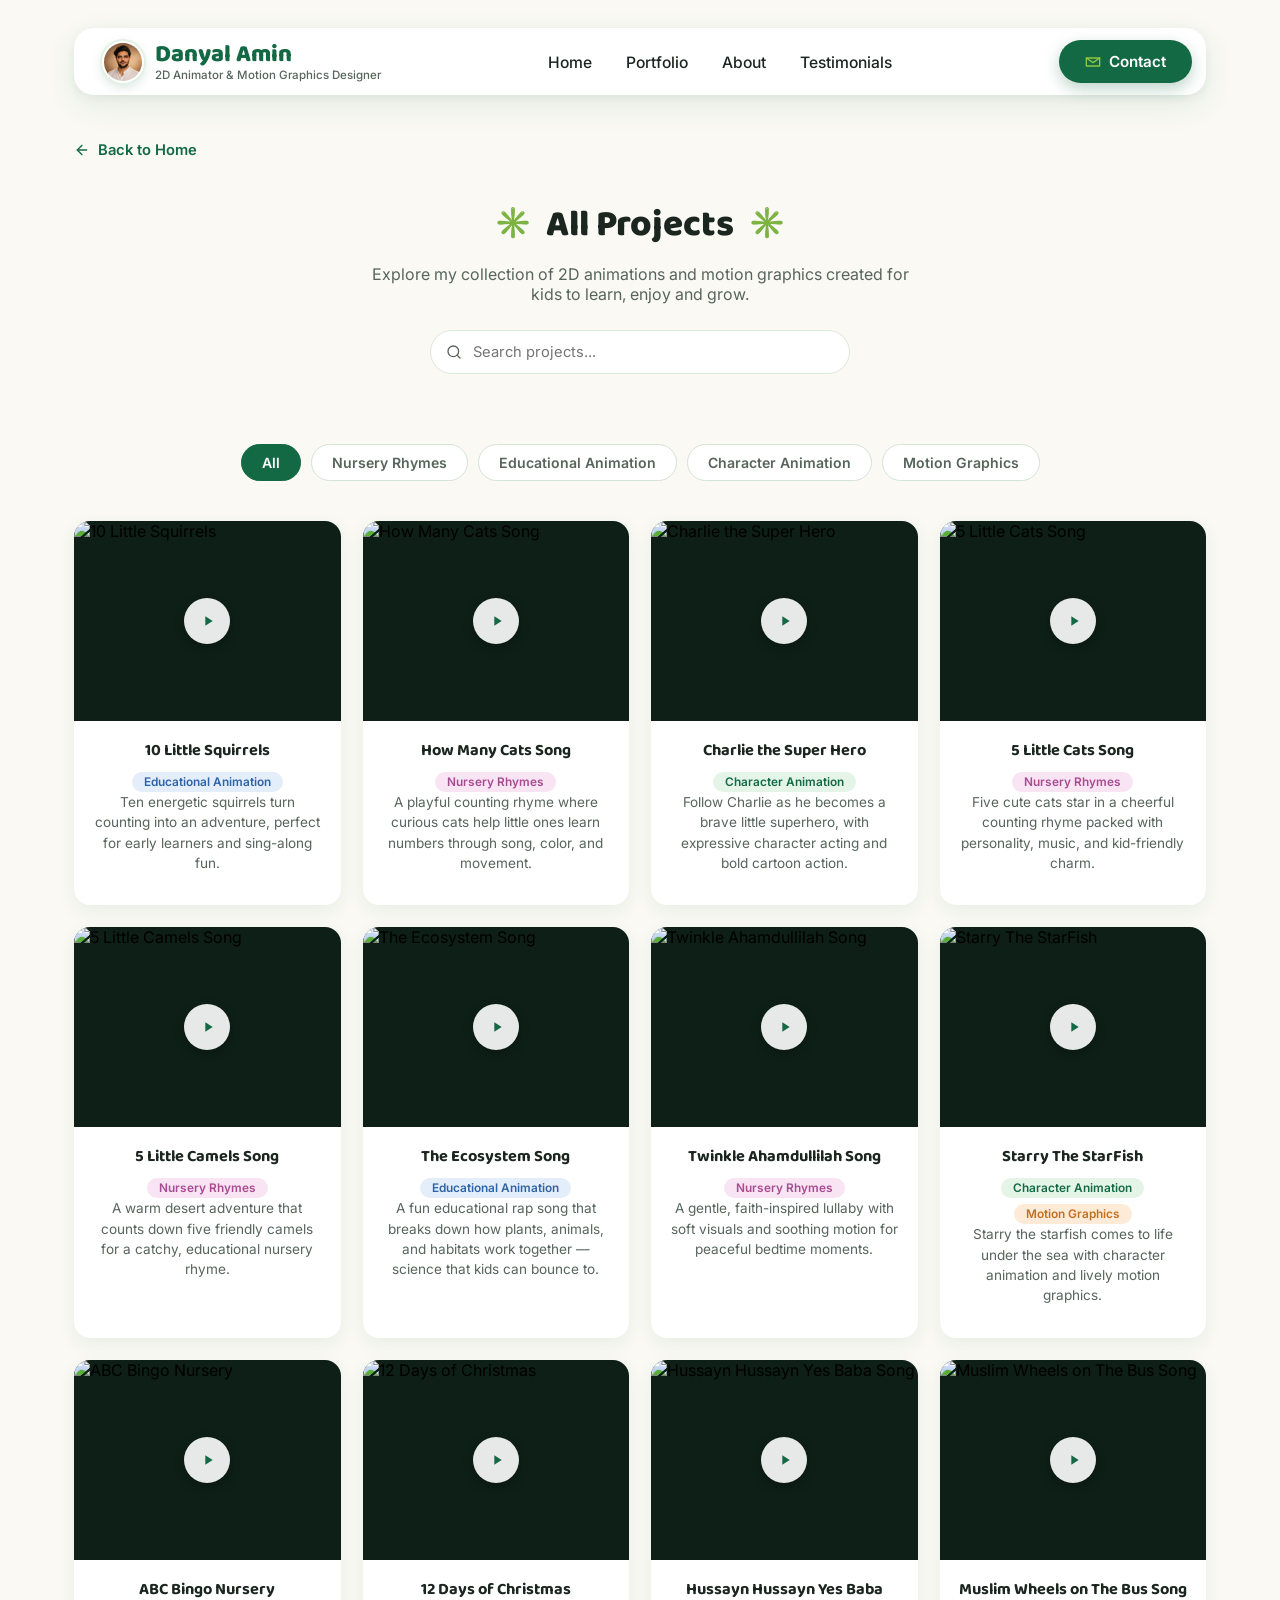
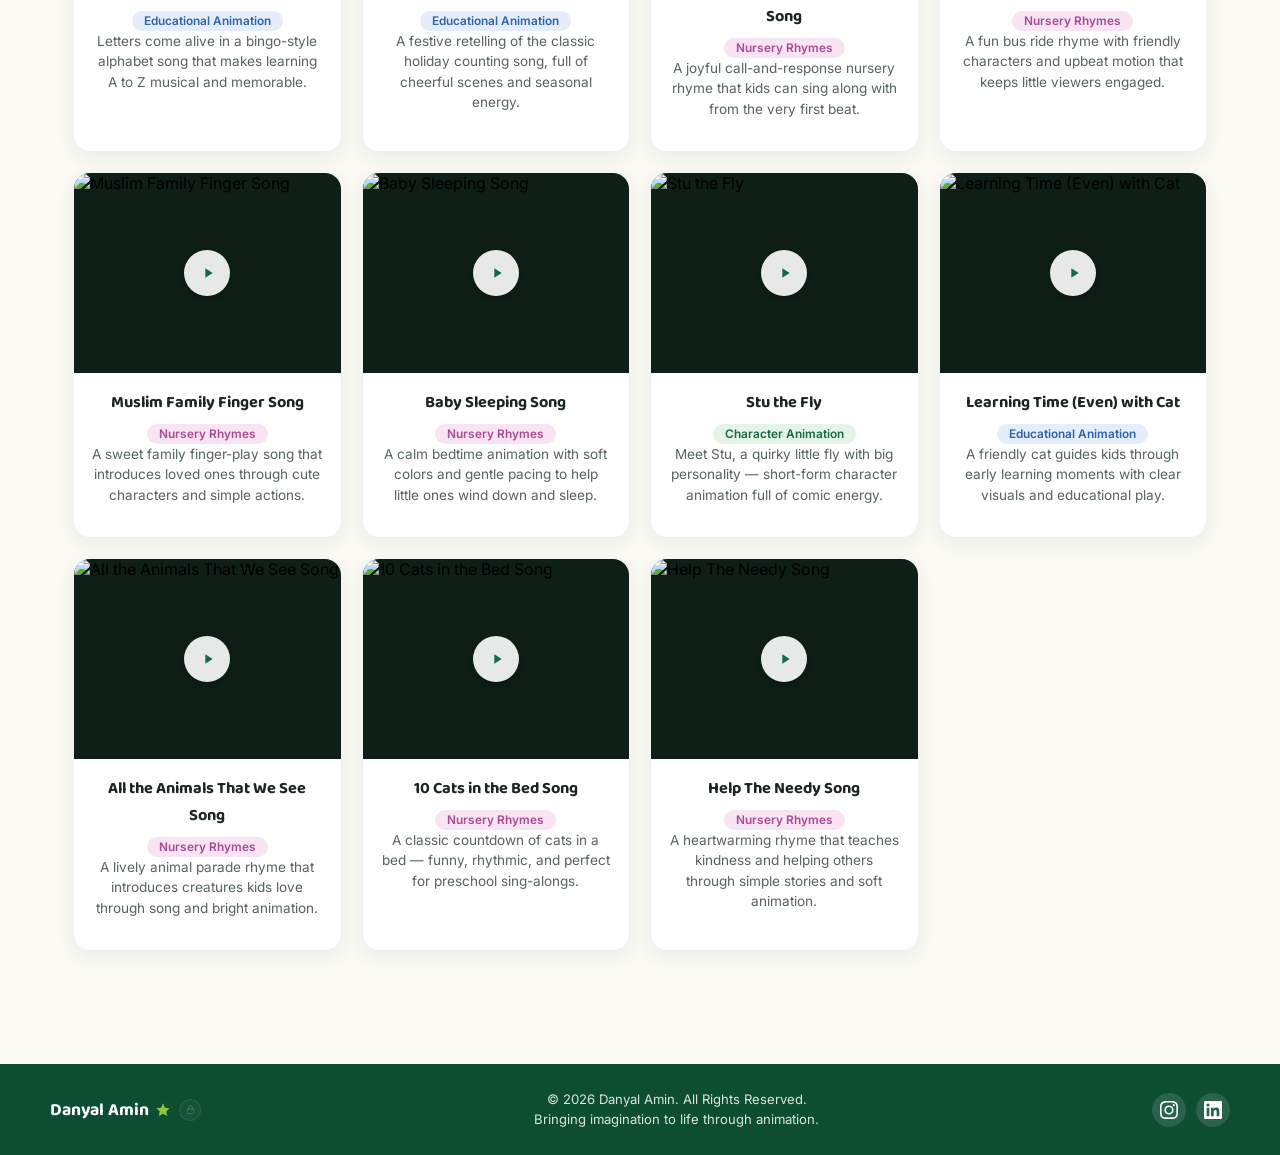
==== pages/all-projects/index.html @ 90797517 "Use clean URLs without .html for All Projects. Serve All Projects as pages/all-projects/ (folder ind" ====
<!DOCTYPE html>
<html lang="en">
<head>
<meta charset="UTF-8">
<meta name="viewport" content="width=device-width, initial-scale=1.0">
<title>All Projects — Danyal Amin | 2D Animator &amp; Motion Designer</title>
<meta name="description" content="Browse the full portfolio of Danyal Amin — 2D character animation, explainer videos, motion graphics, nursery rhymes, and educational animations.">
<meta name="author" content="Danyal Amin">
<meta name="robots" content="index, follow">
<link rel="canonical" href="https://danyalamin.art/pages/all-projects/">

<meta property="og:type" content="website">
<meta property="og:site_name" content="Danyal Amin Portfolio">
<meta property="og:title" content="All Projects — Danyal Amin">
<meta property="og:description" content="Browse the full portfolio of Danyal Amin — 2D character animation, explainer videos, motion graphics, and educational animations.">
<meta property="og:url" content="https://danyalamin.art/pages/all-projects/">
<meta property="og:image" content="https://i.vimeocdn.com/video/2175287645-a6d733cb48f63ca5a149d0e72f6c76d924be79cdfd528607946858ac6c5b8b12-d_1280">
<meta property="og:image:alt" content="Showreel frame — kids 2D animation by Danyal Amin">
<meta property="og:locale" content="en_US">

<meta name="twitter:card" content="summary_large_image">
<meta name="twitter:title" content="All Projects — Danyal Amin">
<meta name="twitter:description" content="Browse the full portfolio of Danyal Amin — 2D character animation, explainer videos, motion graphics, and educational animations.">
<meta name="twitter:image" content="https://i.vimeocdn.com/video/2175287645-a6d733cb48f63ca5a149d0e72f6c76d924be79cdfd528607946858ac6c5b8b12-d_1280">

<link rel="icon" href="../../favicon.png" type="image/png" sizes="32x32">
<link rel="icon" href="../../Assets/favicon.png" type="image/png" sizes="64x64">
<link rel="shortcut icon" href="../../favicon.png" type="image/png">
<link rel="apple-touch-icon" href="../../Assets/favicon.png">
<link rel="preconnect" href="https://fonts.googleapis.com">
<link rel="preconnect" href="https://fonts.gstatic.com" crossorigin>
<link href="https://fonts.googleapis.com/css2?family=Baloo+2:wght@600;700;800&family=Inter:wght@400;500;600;700&display=swap" rel="stylesheet">
<style>

:root {
  --forest: #146945;
  --forest-dark: #0d4d32;
  --lime: #8DC63F;
  --cream: #FAF9F4;
  --sage-mist: #E3F0E4;
  --ink: #1C2620;
  --ink-soft: #57655C;
  --white: #FFFFFF;
}
* { margin: 0; padding: 0; box-sizing: border-box; }
body { font-family: 'Inter', sans-serif; background: var(--cream); overflow-x: hidden; }

/* ---- navbar (condensed, reused from homepage) ---- */
.nav-wrap { max-width: 1180px; margin: 0 auto; padding: 28px 24px 0; }
.navbar {
  display: flex; align-items: center; justify-content: space-between;
  background: var(--white); border-radius: 20px; padding: 12px 14px 12px 28px;
  box-shadow: 0 10px 30px rgba(20,105,69,0.10), 0 2px 8px rgba(20,105,69,0.06);
  gap: 20px;
}
.brand {
  display: flex; flex-direction: row; align-items: center; gap: 11px;
  line-height: 1.05; white-space: nowrap; text-decoration: none; min-width: 0;
}
.brand-avatar {
  width: 42px; height: 42px; border-radius: 50%; object-fit: cover; flex-shrink: 0;
  border: 2.5px solid var(--white);
  box-shadow: 0 0 0 2px var(--sage-mist), 0 4px 12px rgba(20, 105, 69, 0.18);
}
.brand-text { display: flex; flex-direction: column; min-width: 0; }
.brand-name { font-family: 'Baloo 2', sans-serif; font-weight: 800; font-size: 1.5rem; color: var(--forest); }
.brand-tag { font-size: 0.72rem; font-weight: 500; color: var(--ink-soft); margin-top: 2px; }
.nav-links { display: flex; align-items: center; gap: 34px; list-style: none; }
.nav-links a { text-decoration: none; color: var(--ink); font-weight: 500; font-size: 0.98rem; }
.nav-links a:hover { color: var(--forest); }
.contact-btn {
  display: inline-flex; align-items: center; gap: 8px; background: var(--forest); color: var(--white);
  font-weight: 600; font-size: 0.95rem; text-decoration: none; padding: 12px 26px; border-radius: 100px;
  white-space: nowrap; box-shadow: 0 6px 16px rgba(20,105,69,0.28); transition: background .2s ease, transform .2s ease;
}
.contact-btn:hover { background: var(--forest-dark); transform: translateY(-1px); }
.contact-btn svg { width:16px; height:16px; stroke: var(--lime); }
.menu-toggle {
  display: none; flex-direction: column; gap: 5px; background: none; border: none;
  cursor: pointer; padding: 8px;
}
.menu-toggle span { width: 22px; height: 2.5px; background: var(--forest); border-radius: 2px; }
@media (max-width: 940px) {
  .nav-wrap { padding: 14px 14px 0; }
  .navbar {
    display: grid;
    grid-template-columns: 1fr auto auto;
    grid-template-areas:
      "brand contact menu"
      "links links links";
    align-items: center;
    padding: 10px 12px;
    gap: 8px 10px;
  }
  .brand { grid-area: brand; min-width: 0; white-space: normal; }
  .brand-text { min-width: 0; }
  .brand-name { font-size: 1.15rem; }
  .brand-tag {
    display: block;
    font-size: 0.62rem;
    line-height: 1.25;
    white-space: normal;
  }
  .contact-btn { grid-area: contact; padding: 9px 16px; font-size: 0.85rem; }
  .menu-toggle { grid-area: menu; display: flex; }
  .nav-links {
    grid-area: links;
    display: none; flex-direction: column; align-items: stretch; gap: 0;
    width: 100%; padding: 6px 0 2px;
    border-top: 1px solid #E8F0E9; margin-top: 2px;
  }
  .nav-links a { padding: 11px 8px; border-radius: 8px; font-size: 0.92rem; }
  .navbar.nav-open .nav-links { display: flex; }
}

/* ---- page header ---- */
.page-wrap { max-width: 1180px; margin: 0 auto; padding: 20px 24px 90px; }
.back-link {
  display: inline-flex; align-items: center; gap: 8px; text-decoration: none;
  color: var(--forest); font-weight: 600; font-size: 0.92rem; margin: 26px 0 10px;
}
.back-link svg { width: 16px; height: 16px; stroke: var(--forest); }
.back-link:hover { color: var(--forest-dark); }

.page-header { text-align: center; padding: 26px 0 40px; position: relative; }
.page-title {
  font-family: 'Baloo 2', sans-serif; font-weight: 800; font-size: 2.3rem; color: var(--ink);
  display: inline-flex; align-items: center; gap: 14px; margin-bottom: 10px;
}
.page-title .emoji { font-size: 1.9rem; }
.page-subtitle { color: var(--ink-soft); font-size: 1rem; max-width: 560px; margin: 0 auto; }

.search-wrap { max-width: 420px; margin: 26px auto 0; position: relative; }
.search-wrap input {
  width: 100%; border: 1.5px solid #DCE9DD; background: var(--white); border-radius: 100px;
  padding: 12px 20px 12px 42px; font-family: 'Inter', sans-serif; font-size: 0.92rem; color: var(--ink); outline: none;
  transition: border-color .2s ease;
}
.search-wrap input:focus { border-color: var(--forest); }
.search-wrap svg { position: absolute; left: 16px; top: 50%; transform: translateY(-50%); width: 16px; height: 16px; stroke: var(--ink-soft); }

/* ---- filter pills (reused) ---- */
.filter-pills { display: flex; justify-content: center; flex-wrap: wrap; gap: 10px; margin: 30px 0 40px; }
.filter-pill {
  border: 1.5px solid #D3E4D6; background: var(--white); color: var(--ink-soft); font-family: 'Inter', sans-serif;
  font-weight: 600; font-size: 0.88rem; padding: 9px 20px; border-radius: 100px; cursor: pointer; transition: all .2s ease;
}
.filter-pill:hover { border-color: var(--forest); color: var(--forest); }
.filter-pill.active { background: var(--forest); border-color: var(--forest); color: var(--white); }

/* ---- card grid (reused pattern from homepage) ---- */
.grid {
  display: grid; grid-template-columns: repeat(4, 1fr); gap: 22px;
}
.pcard {
  background: var(--white); border-radius: 16px; overflow: hidden;
  box-shadow: 0 6px 18px rgba(20,105,69,0.08); transition: transform .25s ease, box-shadow .25s ease;
}
.pcard:hover { transform: translateY(-5px); box-shadow: 0 14px 28px rgba(20,105,69,0.15); }
.pthumb {
  position: relative; aspect-ratio: 4/3; overflow: hidden; background: #0d1f16;
}
.pthumb img {
  width: 100%; height: 100%; object-fit: cover; display: block;
}
.play-btn {
  position: absolute; top: 50%; left: 50%; transform: translate(-50%,-50%);
  width: 46px; height: 46px; border-radius: 50%; background: rgba(255,255,255,0.9);
  display: flex; align-items: center; justify-content: center; box-shadow: 0 4px 12px rgba(0,0,0,0.2);
}
.play-btn svg { width: 16px; height: 16px; fill: var(--forest); margin-left: 2px; }
.pinfo {
  padding: 16px 18px 20px;
  text-align: center;
  display: flex;
  flex-direction: column;
  align-items: center;
}
.ptitle { font-family: 'Baloo 2', sans-serif; font-weight: 700; font-size: 1.02rem; color: var(--ink); margin-bottom: 8px; width: 100%; }
.pdesc { font-size: 0.85rem; color: var(--ink-soft); line-height: 1.5; margin-bottom: 12px; width: 100%; }
.ptags { display: flex; flex-wrap: wrap; justify-content: center; gap: 6px; }
.ptag { display: inline-block; font-size: 0.74rem; font-weight: 600; padding: 3px 12px; border-radius: 100px; }
.tag-edu { background: #E4EEFB; color: #2E63A6; }
.tag-nursery { background: #F9E4F3; color: #A84B92; }
.tag-character { background: #E4F5E8; color: var(--forest); }
.tag-motion { background: #FDEBD8; color: #C4711F; }

.no-results { text-align: center; color: var(--ink-soft); padding: 40px 0; font-size: 0.95rem; display: none; }

/* ---- footer (matches home — host for Content Manager lock button) ---- */
.site-footer {
  background: var(--forest-dark);
  color: rgba(255,255,255,0.85);
  padding: 26px 24px;
  margin-top: 24px;
}
.footer-inner {
  max-width: 1180px;
  margin: 0 auto;
  display: flex;
  align-items: center;
  justify-content: space-between;
  flex-wrap: wrap;
  gap: 14px;
}
.footer-logo {
  font-family: 'Baloo 2', sans-serif;
  font-weight: 700;
  font-size: 1.1rem;
  color: var(--white);
  display: flex;
  align-items: center;
  gap: 6px;
  flex-wrap: nowrap;
}
.footer-logo > svg,
.footer-logo .footer-star { width: 16px; height: 16px; fill: var(--lime); flex-shrink: 0; }
.footer-copy { font-size: 0.82rem; text-align: center; line-height: 1.5; }
.footer-socials { display: flex; gap: 10px; }
.footer-socials a {
  width: 34px;
  height: 34px;
  border-radius: 50%;
  background: rgba(255,255,255,0.12);
  display: flex;
  align-items: center;
  justify-content: center;
  transition: background 0.2s ease, transform 0.2s ease;
}
.footer-socials a:hover { background: var(--lime); transform: translateY(-2px); }
.footer-socials svg {
  width: 18px;
  height: 18px;
  fill: var(--white);
  display: block;
}
@media (max-width: 700px) {
  .footer-inner { flex-direction: column; text-align: center; }
}

/* ---- video modal ---- */
.pcard { cursor: pointer; }
.video-modal-overlay {
  position: fixed; inset: 0; background: rgba(15, 30, 20, 0.78);
  display: none; align-items: center; justify-content: center;
  z-index: 999; padding: 20px; backdrop-filter: blur(6px);
  -webkit-backdrop-filter: blur(6px);
}
.video-modal-overlay.open { display: flex; }
.video-modal {
  position: relative; width: 100%; max-width: 920px;
  background: var(--white); border-radius: 24px; padding: 12px 12px 14px;
  box-shadow: 0 30px 70px rgba(13, 77, 50, 0.28), 0 0 0 1px rgba(20, 105, 69, 0.08);
  border: 1px solid rgba(20, 105, 69, 0.08);
  max-height: min(92vh, 900px);
  overflow: auto;
  animation: videoModalIn 0.32s cubic-bezier(0.22, 1, 0.36, 1);
}
@keyframes videoModalIn {
  from { opacity: 0; transform: translateY(16px) scale(0.97); }
  to { opacity: 1; transform: translateY(0) scale(1); }
}
.video-modal-header {
  display: flex; align-items: flex-start; justify-content: space-between;
  gap: 12px; padding: 8px 10px 12px; border-bottom: 1px solid rgba(20, 105, 69, 0.08);
  margin-bottom: 12px;
}
.video-modal-title {
  font-family: 'Baloo 2', sans-serif; font-weight: 800; font-size: 1.2rem;
  color: var(--forest); line-height: 1.25; padding: 2px 0 0;
}
.video-modal-close {
  flex-shrink: 0; width: 36px; height: 36px; border-radius: 50%;
  background: var(--sage-mist); border: none; color: var(--forest);
  display: flex; align-items: center; justify-content: center; cursor: pointer;
  transition: background .2s ease, color .2s ease, transform .2s ease;
}
.video-modal-close:hover {
  background: var(--forest); color: var(--white); transform: rotate(90deg);
}
.video-modal-close svg { width: 18px; height: 18px; stroke: currentColor; }
.video-modal-frame {
  position: relative; width: 100%; aspect-ratio: 16/9; border-radius: 16px;
  overflow: hidden; background: #0d1f16;
  box-shadow: inset 0 0 0 1px rgba(0,0,0,0.08);
}
.video-modal-frame iframe { position: absolute; top:0; left:0; width:100%; height:100%; border:0; }
.video-modal-info { padding: 14px 10px 4px; }
.video-modal-tags { display: flex; flex-wrap: wrap; gap: 6px; margin-bottom: 10px; }
.video-modal-tags .ptag,
.video-modal-tags .portfolio-tag { font-size: 0.72rem; }
.video-modal-desc {
  color: var(--ink-soft); font-size: 0.92rem; line-height: 1.55;
  margin-bottom: 12px;
}
.video-modal-case {
  margin-bottom: 12px;
  padding: 14px 14px 12px;
  background: linear-gradient(165deg, #f3faf4 0%, var(--sage-mist) 100%);
  border-radius: 16px;
  border: 1px solid rgba(20, 105, 69, 0.1);
}
.video-modal-case-label {
  display: inline-flex; align-items: center; gap: 6px;
  font-size: 0.68rem; font-weight: 700; color: var(--forest);
  text-transform: uppercase; letter-spacing: 0.08em;
  margin-bottom: 12px;
}
.video-modal-case-label svg {
  width: 14px; height: 14px; stroke: var(--lime); fill: none; stroke-width: 2;
}
.video-modal-case-grid { display: grid; gap: 10px; }
.video-modal-case-row {
  display: grid;
  grid-template-columns: 72px 1fr;
  gap: 10px;
  align-items: start;
}
.video-modal-case-key {
  font-size: 0.68rem; font-weight: 700; color: var(--forest);
  text-transform: uppercase; letter-spacing: 0.04em;
  padding-top: 2px;
}
.video-modal-case-val {
  font-size: 0.84rem; color: var(--ink-soft); line-height: 1.5;
}
.video-modal-process {
  display: flex; flex-wrap: wrap; align-items: center; gap: 6px;
}
.video-modal-process-step {
  display: inline-flex; align-items: center; gap: 5px;
  font-size: 0.74rem; font-weight: 600; color: var(--ink);
  background: var(--white); border: 1px solid rgba(20, 105, 69, 0.1);
  padding: 4px 10px; border-radius: 100px;
}
.video-modal-process-step b {
  width: 16px; height: 16px; border-radius: 50%;
  background: var(--forest); color: var(--white);
  font-size: 0.62rem; display: inline-flex; align-items: center; justify-content: center;
  font-weight: 700;
}
.video-modal-process-arrow {
  color: var(--lime); font-size: 0.75rem; font-weight: 700;
}
.video-modal-tools {
  display: flex; flex-wrap: wrap; align-items: center; gap: 10px 14px;
  margin-bottom: 14px; padding: 12px 14px;
  background: var(--white); border-radius: 14px;
  border: 1px solid rgba(20, 105, 69, 0.08);
}
.video-modal-tools-label {
  font-size: 0.72rem; font-weight: 700; color: var(--forest);
  text-transform: uppercase; letter-spacing: 0.06em; flex-shrink: 0;
}
.video-modal-tools-list {
  display: flex; flex-wrap: wrap; align-items: center; gap: 8px 12px;
}
.video-modal-tool {
  display: inline-flex; align-items: center; gap: 7px;
  font-size: 0.78rem; font-weight: 600; color: var(--ink-soft);
}
.video-modal-tool img {
  width: 28px; height: 28px; border-radius: 8px; object-fit: cover;
  box-shadow: 0 2px 8px rgba(20, 105, 69, 0.14);
  background: var(--white);
}
.video-modal-meta {
  display: flex; flex-wrap: wrap; align-items: center; justify-content: space-between;
  gap: 8px 16px; padding-top: 12px; border-top: 1px solid rgba(20, 105, 69, 0.08);
  font-size: 0.72rem; font-weight: 500; color: var(--ink-soft);
  letter-spacing: 0.02em;
}
.video-modal-meta strong { color: var(--forest); font-weight: 600; }
body.modal-open { overflow: hidden; }
@media (max-width: 640px) {
  .video-modal { border-radius: 18px; padding: 10px; max-height: 94vh; }
  .video-modal-title { font-size: 1.05rem; }
  .video-modal-header { padding: 4px 4px 10px; margin-bottom: 10px; }
  .video-modal-info { padding: 12px 4px 2px; }
  .video-modal-desc { font-size: 0.86rem; }
  .video-modal-case { padding: 12px; }
  .video-modal-case-row { grid-template-columns: 1fr; gap: 2px; }
  .video-modal-case-key { padding-top: 0; }
  .video-modal-tools { padding: 10px 12px; gap: 8px; }
  .video-modal-tool img { width: 24px; height: 24px; border-radius: 6px; }
  .video-modal-tool { font-size: 0.72rem; }
}

@media (max-width: 980px) { .grid { grid-template-columns: repeat(2, 1fr); } }
@media (max-width: 560px) {
  .nav-wrap { padding: 10px 10px 0; }
  .navbar { padding: 8px 10px; gap: 6px 8px; }
  .brand-name { font-size: 1rem; }
  .brand-tag { font-size: 0.56rem; }
  .brand-avatar { width: 34px; height: 34px; }
  .contact-btn { padding: 8px 10px; font-size: 0; gap: 0; }
  .contact-btn svg { width: 18px; height: 18px; }

  .page-wrap { padding: 16px 12px 60px; }
  .page-title { font-size: 1.55rem; gap: 8px; }
  .page-subtitle { font-size: 0.88rem; }
  .filter-pills { gap: 7px; margin: 20px 0 24px; }
  .filter-pill { font-size: 0.74rem; padding: 7px 12px; }

  .grid {
    grid-template-columns: repeat(3, 1fr);
    gap: 8px;
  }
  .pcard { border-radius: 10px; }
  .pcard:hover { transform: none; }
  .pinfo { padding: 7px 4px 9px; }
  .ptitle {
    font-size: 0.58rem;
    margin-bottom: 3px;
    line-height: 1.25;
    display: -webkit-box;
    -webkit-line-clamp: 2;
    -webkit-box-orient: vertical;
    overflow: hidden;
  }
  .pdesc { display: none; }
  .ptag {
    font-size: 0.5rem;
    padding: 2px 5px;
    max-width: 100%;
    overflow: hidden;
    text-overflow: ellipsis;
    white-space: nowrap;
  }
  .play-btn { width: 26px; height: 26px; }
  .play-btn svg { width: 9px; height: 9px; margin-left: 1px; }
}

</style>
</head>
<body data-page="all">

  <div class="nav-wrap">
    <nav class="navbar" id="navbar">
      <a href="../../" class="brand">
        <img src="../../Assets/danyal-avatar.svg" alt="" class="brand-avatar" width="42" height="42">
        <div class="brand-text">
          <span class="brand-name">Danyal Amin</span>
          <span class="brand-tag">2D Animator &amp; Motion Graphics Designer</span>
        </div>
      </a>
      <ul class="nav-links">
        <li><a href="../../">Home</a></li>
        <li><a href="../../#portfolio">Portfolio</a></li>
        <li><a href="../../#about">About</a></li>
        <li><a href="../../#testimonials">Testimonials</a></li>
      </ul>
      <a href="../../#contact" class="contact-btn">
        <svg viewBox="0 0 24 24" fill="none" stroke-width="2" stroke-linecap="round" stroke-linejoin="round">
          <path d="M22 6l-10 7L2 6"/><path d="M2 6h20v12H2z"/>
        </svg>
        Contact
      </a>
      <button class="menu-toggle" id="menuToggle" aria-label="Open menu" aria-expanded="false">
        <span></span><span></span><span></span>
      </button>
    </nav>
  </div>


  <div class="page-wrap">
    <a href="../../" class="back-link"><svg viewBox="0 0 24 24" fill="none" stroke-width="2" stroke-linecap="round" stroke-linejoin="round"><path d="M19 12H5"/><path d="M12 19l-7-7 7-7"/></svg> Back to Home</a>

    <div class="page-header">
      <h1 class="page-title"><span class="emoji">✳️</span> All Projects <span class="emoji">✳️</span></h1>
      <p class="page-subtitle">Explore my collection of 2D animations and motion graphics created for kids to learn, enjoy and grow.</p>
      <div class="search-wrap">
        <svg viewBox="0 0 24 24" fill="none" stroke-width="2" stroke-linecap="round" stroke-linejoin="round"><circle cx="11" cy="11" r="8"/><path d="M21 21l-4.35-4.35"/></svg>
        <input type="text" id="searchInput" placeholder="Search projects...">
      </div>
    </div>

    <div class="filter-pills" id="filterPills">
      <button class="filter-pill active" data-filter="All">All</button>
      <button class="filter-pill" data-filter="Nursery Rhymes">Nursery Rhymes</button>
      <button class="filter-pill" data-filter="Educational Animation">Educational Animation</button>
      <button class="filter-pill" data-filter="Character Animation">Character Animation</button>
      <button class="filter-pill" data-filter="Motion Graphics">Motion Graphics</button>
    </div>

        <div class="grid" id="cardGrid">
      <!-- rendered by admin-cms -->
    </div>

    <p class="no-results" id="noResults">No results found. Try a different search or filter.</p>
  </div>

  <footer class="site-footer">
    <div class="footer-inner">
      <div class="footer-logo">
        Danyal Amin
        <svg class="footer-star" viewBox="0 0 24 24" aria-hidden="true"><path d="M12 2l2.9 6.6L22 9.3l-5 4.8 1.3 7-6.3-3.5L5.7 21l1.3-7-5-4.8 7.1-0.7z"/></svg>
        <!-- Content Manager entry is injected here (right of star) by admin-cms.js -->
      </div>
      <div class="footer-copy">
        © 2026 Danyal Amin. All Rights Reserved.<br>
        Bringing imagination to life through animation.
      </div>
      <div class="footer-socials">
        <a href="https://www.instagram.com/danyal_animations/" target="_blank" rel="noopener noreferrer" aria-label="Instagram" title="Instagram">
          <svg viewBox="0 0 24 24" aria-hidden="true"><path d="M12 2.163c3.204 0 3.584.012 4.85.07 3.252.148 4.771 1.691 4.919 4.919.058 1.265.069 1.645.069 4.849 0 3.205-.012 3.584-.069 4.849-.149 3.225-1.664 4.771-4.919 4.919-1.266.058-1.644.07-4.85.07-3.204 0-3.584-.012-4.849-.07-3.26-.149-4.771-1.699-4.919-4.92-.058-1.265-.07-1.644-.07-4.849 0-3.204.013-3.583.07-4.849.149-3.227 1.664-4.771 4.919-4.919 1.266-.057 1.645-.069 4.849-.069zM12 0C8.741 0 8.333.014 7.053.072 2.695.272.273 2.69.073 7.052.014 8.333 0 8.741 0 12c0 3.259.014 3.668.072 4.948.2 4.358 2.618 6.78 6.98 6.98C8.333 23.986 8.741 24 12 24c3.259 0 3.668-.014 4.948-.072 4.354-.2 6.782-2.618 6.979-6.98.059-1.28.073-1.689.073-4.948 0-3.259-.014-3.667-.072-4.947-.196-4.354-2.617-6.78-6.979-6.98C15.668.014 15.259 0 12 0zm0 5.838a6.162 6.162 0 100 12.324 6.162 6.162 0 000-12.324zM12 16a4 4 0 110-8 4 4 0 010 8zm6.406-11.845a1.44 1.44 0 100 2.881 1.44 1.44 0 000-2.881z"/></svg>
        </a>
        <a href="https://www.linkedin.com/in/danyalamin418/" target="_blank" rel="noopener noreferrer" aria-label="LinkedIn" title="LinkedIn">
          <svg viewBox="0 0 24 24" aria-hidden="true"><path d="M20.447 20.452h-3.554v-5.569c0-1.328-.027-3.037-1.852-3.037-1.853 0-2.136 1.445-2.136 2.939v5.667H9.351V9h3.414v1.561h.046c.477-.9 1.637-1.85 3.37-1.85 3.601 0 4.267 2.37 4.267 5.455v6.286zM5.337 7.433a2.062 2.062 0 01-2.063-2.065 2.064 2.064 0 112.063 2.065zm1.782 13.019H3.555V9h3.564v11.452zM22.225 0H1.771C.792 0 0 .774 0 1.729v20.542C0 23.227.792 24 1.771 24h20.451C23.2 24 24 23.227 24 22.271V1.729C24 .774 23.2 0 22.222 0h.003z"/></svg>
        </a>
      </div>
    </div>
  </footer>

  <div class="video-modal-overlay" id="videoModalOverlay" role="dialog" aria-modal="true" aria-labelledby="videoModalTitle" onclick="if(event.target===this) closeVideoModal()">
    <div class="video-modal">
      <div class="video-modal-header">
        <h3 class="video-modal-title" id="videoModalTitle"></h3>
        <button class="video-modal-close" onclick="closeVideoModal()" aria-label="Close video">
          <svg viewBox="0 0 24 24" fill="none" stroke-width="2" stroke-linecap="round"><path d="M18 6L6 18"/><path d="M6 6l12 12"/></svg>
        </button>
      </div>
      <div class="video-modal-frame">
        <iframe id="videoModalFrame" src="" title="Project video" allow="autoplay; fullscreen; picture-in-picture; clipboard-write; encrypted-media; web-share" allowfullscreen referrerpolicy="strict-origin-when-cross-origin"></iframe>
      </div>
      <div class="video-modal-info">
        <div class="video-modal-tags" id="videoModalTags"></div>
        <p class="video-modal-desc" id="videoModalDesc"></p>
        <div class="video-modal-case" id="videoModalCase">
          <div class="video-modal-case-label">
            <svg viewBox="0 0 24 24"><path d="M4 19.5A2.5 2.5 0 016.5 17H20"/><path d="M6.5 2H20v20H6.5A2.5 2.5 0 014 19.5v-15A2.5 2.5 0 016.5 2z"/><path d="M8 7h8M8 11h6"/></svg>
            Light Case Study
          </div>
          <div class="video-modal-case-grid">
            <div class="video-modal-case-row">
              <span class="video-modal-case-key">Goal</span>
              <span class="video-modal-case-val" id="videoModalGoal"></span>
            </div>
            <div class="video-modal-case-row">
              <span class="video-modal-case-key">Role</span>
              <span class="video-modal-case-val" id="videoModalRole">2D Animator &amp; Motion Graphics Designer</span>
            </div>
            <div class="video-modal-case-row">
              <span class="video-modal-case-key">Process</span>
              <div class="video-modal-case-val">
                <div class="video-modal-process" id="videoModalProcess"></div>
              </div>
            </div>
            <div class="video-modal-case-row">
              <span class="video-modal-case-key">Result</span>
              <span class="video-modal-case-val" id="videoModalResult"></span>
            </div>
          </div>
        </div>
        <div class="video-modal-tools" id="videoModalTools" hidden>
          <span class="video-modal-tools-label">Made with</span>
          <div class="video-modal-tools-list" id="videoModalToolsList"></div>
        </div>
        <div class="video-modal-meta">
          <span>Format: <strong>2D Animation / Motion Graphics</strong></span>
          <span>Danyal Amin Portfolio</span>
        </div>
      </div>
    </div>
  </div>

<script>
  // openVideoModal / closeVideoModal → ../js/portfolio-modal.js
  const menuToggle = document.getElementById('menuToggle');
  const navbar = document.getElementById('navbar');
  if (menuToggle && navbar) {
    menuToggle.addEventListener('click', () => {
      const isOpen = navbar.classList.toggle('nav-open');
      menuToggle.setAttribute('aria-expanded', isOpen);
      menuToggle.setAttribute('aria-label', isOpen ? 'Close menu' : 'Open menu');
    });
    navbar.querySelectorAll('.nav-links a, .contact-btn').forEach(link => {
      link.addEventListener('click', () => {
        navbar.classList.remove('nav-open');
        menuToggle.setAttribute('aria-expanded', 'false');
        menuToggle.setAttribute('aria-label', 'Open menu');
      });
    });
  }

  const pills = Array.from(document.querySelectorAll('.filter-pill'));
  const searchInput = document.getElementById('searchInput');
  let cards = [];
  const noResults = document.getElementById('noResults');
  let activeFilter = 'All';

  function applyFilters() {
    cards = Array.from(document.querySelectorAll('#cardGrid .pcard'));
    const q = ((searchInput && searchInput.value) || '').trim().toLowerCase();
    let visibleCount = 0;
    cards.forEach(c => {
      const matchesFilter = activeFilter === 'All' || (c.dataset.cat || '').split('|').includes(activeFilter);
      const matchesSearch = (c.dataset.title || '').toLowerCase().includes(q);
      const show = matchesFilter && matchesSearch;
      c.style.display = show ? '' : 'none';
      if (show) visibleCount++;
    });
    if (noResults) noResults.style.display = visibleCount === 0 ? 'block' : 'none';
  }

  pills.forEach(p => {
    p.addEventListener('click', () => {
      pills.forEach(x => x.classList.remove('active'));
      p.classList.add('active');
      activeFilter = p.dataset.filter;
      applyFilters();
    });
  });
  window.rebindAllProjectsFilters = applyFilters;
  if (searchInput) searchInput.addEventListener('input', applyFilters);
</script>
  <link rel="stylesheet" href="../../css/admin-cms.css">
  <script src="../../js/site-data.js"></script>
  <script src="../../js/admin-cms.js"></script>
  <script src="../../js/vimeo-freeze.js"></script>
  <script src="../../js/portfolio-modal.js"></script>
</body>
</html>
---- css/admin-cms.css ----
/* Content Manager — forest theme (adapted from interactive portfolio admin model) */

body.cms-admin-active {
  padding-top: 58px;
}
body.cms-admin-active.cms-banner-on {
  padding-top: 118px;
}

/*
 * Subtle admin entry — sits in the footer bar next to “Danyal Amin” + star
 * (immediately to the right of the star). Soft/light so visitors barely notice it.
 * Opens passcode → Content Manager. ?admin still works as a backup.
 */
.footer-logo {
  /* ensure star + lock sit on one row with the name */
  flex-wrap: nowrap;
}
.cms-stealth-entry {
  position: relative;
  flex: 0 0 auto;
  width: 22px;
  height: 22px;
  margin: 0 0 0 2px;
  padding: 0;
  display: inline-flex;
  align-items: center;
  justify-content: center;
  border: 1px solid rgba(255, 255, 255, 0.14);
  border-radius: 999px;
  background: rgba(255, 255, 255, 0.08);
  color: rgba(255, 255, 255, 0.38);
  box-shadow: none;
  cursor: pointer;
  opacity: 0.55;
  transform: none;
  transition: opacity 0.2s ease, color 0.2s ease, background 0.2s ease,
    border-color 0.2s ease, transform 0.15s ease;
  -webkit-tap-highlight-color: transparent;
  user-select: none;
  vertical-align: middle;
  line-height: 0;
}
.cms-stealth-entry svg {
  width: 11px;
  height: 11px;
  stroke: currentColor;
  fill: none;
  stroke-width: 1.85;
  stroke-linecap: round;
  stroke-linejoin: round;
  pointer-events: none;
}
.cms-stealth-entry:hover,
.cms-stealth-entry:focus-visible {
  opacity: 0.95;
  color: rgba(255, 255, 255, 0.85);
  background: rgba(141, 198, 63, 0.22);
  border-color: rgba(141, 198, 63, 0.45);
  transform: scale(1.06);
  outline: none;
}
.cms-stealth-entry:active {
  transform: scale(0.96);
}
.cms-stealth-entry.cms-stealth-hidden {
  display: none !important;
}
/* Fallback only if a page has no footer logo */
.cms-stealth-entry.cms-stealth-fixed {
  position: fixed;
  bottom: 14px;
  left: 50%;
  transform: translateX(-50%);
  z-index: 10020;
  width: 34px;
  height: 34px;
  margin: 0;
  opacity: 0.42;
  border-color: rgba(20, 105, 69, 0.12);
  background: rgba(250, 249, 244, 0.42);
  color: rgba(20, 105, 69, 0.35);
}
.cms-stealth-entry.cms-stealth-fixed:hover,
.cms-stealth-entry.cms-stealth-fixed:focus-visible {
  transform: translateX(-50%) scale(1.06);
}

/* Nav Content Manager button (shown only with ?admin or after unlock) */
.cms-manager-btn {
  display: none !important;
  align-items: center;
  gap: 8px;
  background: #8DC63F !important;
  color: #0d4d32 !important;
  font-weight: 700;
  font-size: 0.9rem;
  text-decoration: none !important;
  padding: 12px 22px;
  border-radius: 100px;
  border: none;
  cursor: pointer;
  box-shadow: 0 6px 16px rgba(141, 198, 63, 0.35);
  white-space: nowrap;
  transition: background 0.2s ease, transform 0.2s ease;
}
.cms-manager-btn svg {
  width: 16px;
  height: 16px;
  stroke: #0d4d32;
  fill: none;
  stroke-width: 2;
}
body.cms-admin-url .cms-manager-btn {
  display: inline-flex !important;
}
body.cms-admin-url .contact-btn.cms-hide-on-admin {
  display: none !important;
}
.cms-manager-btn:hover {
  background: #9fd44f !important;
  transform: translateY(-1px);
}
.cms-manager-btn.is-active {
  background: #146945 !important;
  color: #fff !important;
  animation: cmsPulse 1.6s ease infinite;
}
.cms-manager-btn.is-active svg { stroke: #8DC63F; }
@keyframes cmsPulse {
  0%, 100% { box-shadow: 0 0 0 0 rgba(141, 198, 63, 0.45); }
  50% { box-shadow: 0 0 0 8px rgba(141, 198, 63, 0); }
}

/* Sticky admin banner */
.cms-banner {
  position: fixed;
  top: 0;
  left: 0;
  right: 0;
  z-index: 10030;
  display: none;
  flex-wrap: wrap;
  align-items: center;
  justify-content: space-between;
  gap: 10px;
  padding: 12px 18px;
  background: linear-gradient(90deg, #0d4d32, #146945);
  color: #fff;
  border-bottom: 3px solid #8DC63F;
  box-shadow: 0 8px 24px rgba(0,0,0,0.18);
  font-family: Inter, system-ui, sans-serif;
  font-size: 0.82rem;
}
body.cms-admin-active .cms-banner { display: flex; }
.cms-banner strong { color: #c8efd4; }
.cms-banner-actions { display: flex; flex-wrap: wrap; gap: 8px; }
.cms-banner-actions button {
  border: none;
  border-radius: 999px;
  padding: 8px 14px;
  font-weight: 700;
  font-size: 0.75rem;
  cursor: pointer;
  transition: transform 0.15s ease;
}
.cms-banner-actions button:hover { transform: scale(1.04); }
.cms-btn-publish {
  background: #8DC63F !important;
  color: #0d4d32 !important;
  box-shadow: 0 0 0 2px rgba(255,255,255,0.35);
  font-size: 0.8rem !important;
}
.cms-btn-publish:disabled {
  opacity: 0.7;
  cursor: wait;
  transform: none !important;
}
.cms-btn-edit { background: #2d9f5f; color: #fff; }
.cms-btn-token { background: #1a5c3a; color: #c8efd4; border: 1px solid rgba(255,255,255,0.25) !important; }
.cms-btn-export { background: rgba(255,255,255,0.2); color: #fff; }
.cms-btn-reset { background: #e85d4c; color: #fff; }
.cms-btn-exit { background: rgba(255,255,255,0.15); color: #fff; }

.cms-token-steps {
  margin: 0 0 16px;
  padding-left: 1.25rem;
  font-size: 0.82rem;
  color: #3a4a40;
  line-height: 1.55;
}
.cms-token-steps a { color: #146945; font-weight: 700; }
.cms-token-steps code,
.cms-modal code {
  background: #E3F0E4;
  padding: 1px 6px;
  border-radius: 6px;
  font-size: 0.78em;
}
.cms-check-row {
  display: flex;
  align-items: center;
  gap: 8px;
  font-size: 0.85rem;
  font-weight: 600;
  color: #1C2620;
  margin: 4px 0 14px;
  cursor: pointer;
}
.cms-check-row input { width: auto; accent-color: #146945; }

/* Toast */
.cms-toast {
  position: fixed;
  bottom: 24px;
  right: 24px;
  z-index: 10080;
  background: #0d4d32;
  color: #fff;
  padding: 12px 18px;
  border-radius: 14px;
  font-weight: 600;
  font-size: 0.88rem;
  box-shadow: 0 12px 32px rgba(0,0,0,0.25);
  opacity: 0;
  pointer-events: none;
  transform: translateY(10px);
  transition: 0.25s ease;
  max-width: min(360px, 90vw);
}
.cms-toast.show { opacity: 1; transform: translateY(0); }

/* Overlays & modals */
.cms-overlay {
  position: fixed;
  inset: 0;
  z-index: 10060;
  background: rgba(13, 77, 50, 0.72);
  backdrop-filter: blur(5px);
  display: none;
  align-items: center;
  justify-content: center;
  padding: 16px;
  overflow-y: auto;
}
.cms-overlay.open { display: flex; }

.cms-modal {
  width: min(640px, 100%);
  background: #FAF9F4;
  border-radius: 22px;
  border: 3px solid #146945;
  box-shadow: 0 20px 50px rgba(13, 77, 50, 0.3);
  padding: 22px;
  max-height: 90vh;
  overflow-y: auto;
  font-family: Inter, system-ui, sans-serif;
  color: #1C2620;
  animation: cmsPop 0.28s ease;
}
.cms-modal.wide { width: min(720px, 100%); }
@keyframes cmsPop {
  from { opacity: 0; transform: translateY(12px) scale(0.97); }
  to { opacity: 1; transform: none; }
}
.cms-modal h3 {
  margin: 0 0 6px;
  font-family: 'Baloo 2', sans-serif;
  font-size: 1.35rem;
  color: #146945;
}
.cms-modal .cms-sub {
  margin: 0 0 16px;
  font-size: 0.82rem;
  color: #57655C;
  font-weight: 500;
}
.cms-field { margin-bottom: 12px; }
.cms-field label {
  display: block;
  font-size: 0.7rem;
  font-weight: 800;
  text-transform: uppercase;
  letter-spacing: 0.05em;
  color: #146945;
  margin-bottom: 5px;
}
.cms-field input,
.cms-field textarea,
.cms-field select {
  width: 100%;
  box-sizing: border-box;
  border: 2px solid rgba(20, 105, 69, 0.2);
  border-radius: 12px;
  padding: 10px 12px;
  font: inherit;
  font-size: 0.9rem;
  background: #fff;
}
.cms-field textarea { min-height: 72px; resize: vertical; }
.cms-field input:focus,
.cms-field textarea:focus,
.cms-field select:focus {
  outline: none;
  border-color: #8DC63F;
  box-shadow: 0 0 0 3px rgba(141, 198, 63, 0.25);
}
.cms-grid-2 {
  display: grid;
  gap: 12px;
}
@media (min-width: 640px) {
  .cms-grid-2 { grid-template-columns: 1fr 1fr; }
}
.cms-check {
  display: flex;
  align-items: center;
  gap: 8px;
  font-size: 0.88rem;
  font-weight: 600;
  margin: 8px 0 14px;
}
.cms-check input { width: auto; }
.cms-section-block {
  background: #E3F0E4;
  border: 2px solid rgba(20, 105, 69, 0.12);
  border-radius: 16px;
  padding: 14px;
  margin-bottom: 14px;
}
.cms-section-block h4 {
  margin: 0 0 12px;
  font-size: 0.72rem;
  font-weight: 800;
  text-transform: uppercase;
  letter-spacing: 0.06em;
  color: #0d4d32;
  border-bottom: 1px solid rgba(20, 105, 69, 0.12);
  padding-bottom: 6px;
}
.cms-modal-actions {
  display: flex;
  flex-wrap: wrap;
  gap: 8px;
  justify-content: flex-end;
  margin-top: 16px;
}
.cms-modal-actions button {
  border: none;
  border-radius: 999px;
  padding: 10px 18px;
  font-weight: 700;
  font-size: 0.85rem;
  cursor: pointer;
}
.cms-cancel { background: #E3F0E4; color: #146945; }
.cms-save { background: #146945; color: #fff; }
.cms-auth-error {
  color: #c0392b;
  font-size: 0.82rem;
  font-weight: 700;
  display: none;
  margin-bottom: 8px;
}
.cms-auth-error.show { display: block; }

/* Inline admin controls on portfolio cards (home + all-projects) */
.portfolio-card,
.pcard {
  position: relative;
}
.cms-card-controls {
  display: none;
  position: absolute;
  top: 8px;
  right: 8px;
  z-index: 40;
  gap: 6px;
  pointer-events: auto;
}
/* Must win over page styles on both Home and All Projects */
body.cms-admin-active .cms-card-controls,
body.cms-admin-active .portfolio-card > .cms-card-controls,
body.cms-admin-active .pcard > .cms-card-controls {
  display: flex !important;
  visibility: visible !important;
  opacity: 1 !important;
}
/* Keep edit/delete above thumbnails even with overflow:hidden cards */
body.cms-admin-active .portfolio-card .cms-card-controls,
body.cms-admin-active .pcard .cms-card-controls {
  z-index: 40;
}
/* All Projects page: keep add button visible above the grid */
body[data-page="all"].cms-admin-active .cms-add-project-wrap {
  display: block !important;
  margin: 0 0 18px;
}
.cms-card-controls button {
  border: none;
  border-radius: 999px;
  width: 34px;
  height: 34px;
  font-size: 0.9rem;
  cursor: pointer;
  box-shadow: 0 4px 14px rgba(0,0,0,0.28);
  pointer-events: auto;
  position: relative;
  z-index: 41;
}
.cms-card-controls .cms-edit { background: #8DC63F; }
.cms-card-controls .cms-del { background: #e85d4c; color: #fff; }
.cms-card-controls .cms-drag {
  display: inline-flex;
  align-items: center;
  justify-content: center;
  width: 34px;
  height: 34px;
  border-radius: 999px;
  background: #0d4d32;
  color: #c8efd4;
  cursor: grab;
  font-size: 0.95rem;
  letter-spacing: -0.05em;
  line-height: 1;
  box-shadow: 0 4px 14px rgba(0,0,0,0.28);
  user-select: none;
  pointer-events: none; /* drag the whole card; grip is visual only */
}
.cms-card-controls button:hover { transform: scale(1.08); }

/* Drag-to-reorder (Content Manager only) */
body.cms-admin-active .portfolio-card.cms-draggable,
body.cms-admin-active .pcard.cms-draggable {
  cursor: grab;
}
body.cms-admin-active .portfolio-card.cms-dragging,
body.cms-admin-active .pcard.cms-dragging {
  opacity: 0.55;
  cursor: grabbing;
  box-shadow: 0 12px 28px rgba(20, 105, 69, 0.28);
  transform: scale(1.02);
  z-index: 6;
}
body.cms-admin-active .portfolio-card.cms-drag-over,
body.cms-admin-active .pcard.cms-drag-over {
  outline: 2px dashed #8DC63F;
  outline-offset: 3px;
}

.cms-add-project-wrap {
  display: none;
  text-align: center;
  margin: 8px 0 20px;
}
body.cms-admin-active .cms-add-project-wrap { display: block !important; }
.cms-add-project-btn {
  border: 2px dashed #146945;
  background: #E3F0E4;
  color: #146945;
  font-weight: 800;
  font-size: 0.9rem;
  padding: 14px 22px;
  border-radius: 16px;
  cursor: pointer;
  width: 100%;
  max-width: 420px;
  transition: background 0.15s ease;
}
.cms-add-project-btn:hover { background: #d4ebda; }

.cms-float-edit {
  display: none;
  position: absolute;
  z-index: 4;
  border: none;
  border-radius: 999px;
  background: #f5e6a8;
  color: #0d4d32;
  font-weight: 800;
  font-size: 0.7rem;
  padding: 6px 12px;
  cursor: pointer;
  box-shadow: 0 4px 12px rgba(0,0,0,0.15);
}
body.cms-admin-active .cms-float-edit { display: inline-flex; align-items: center; gap: 4px; }

@media (max-width: 940px) {
  body.cms-admin-url .cms-manager-btn {
    font-size: 0.78rem;
    padding: 9px 14px;
  }
}
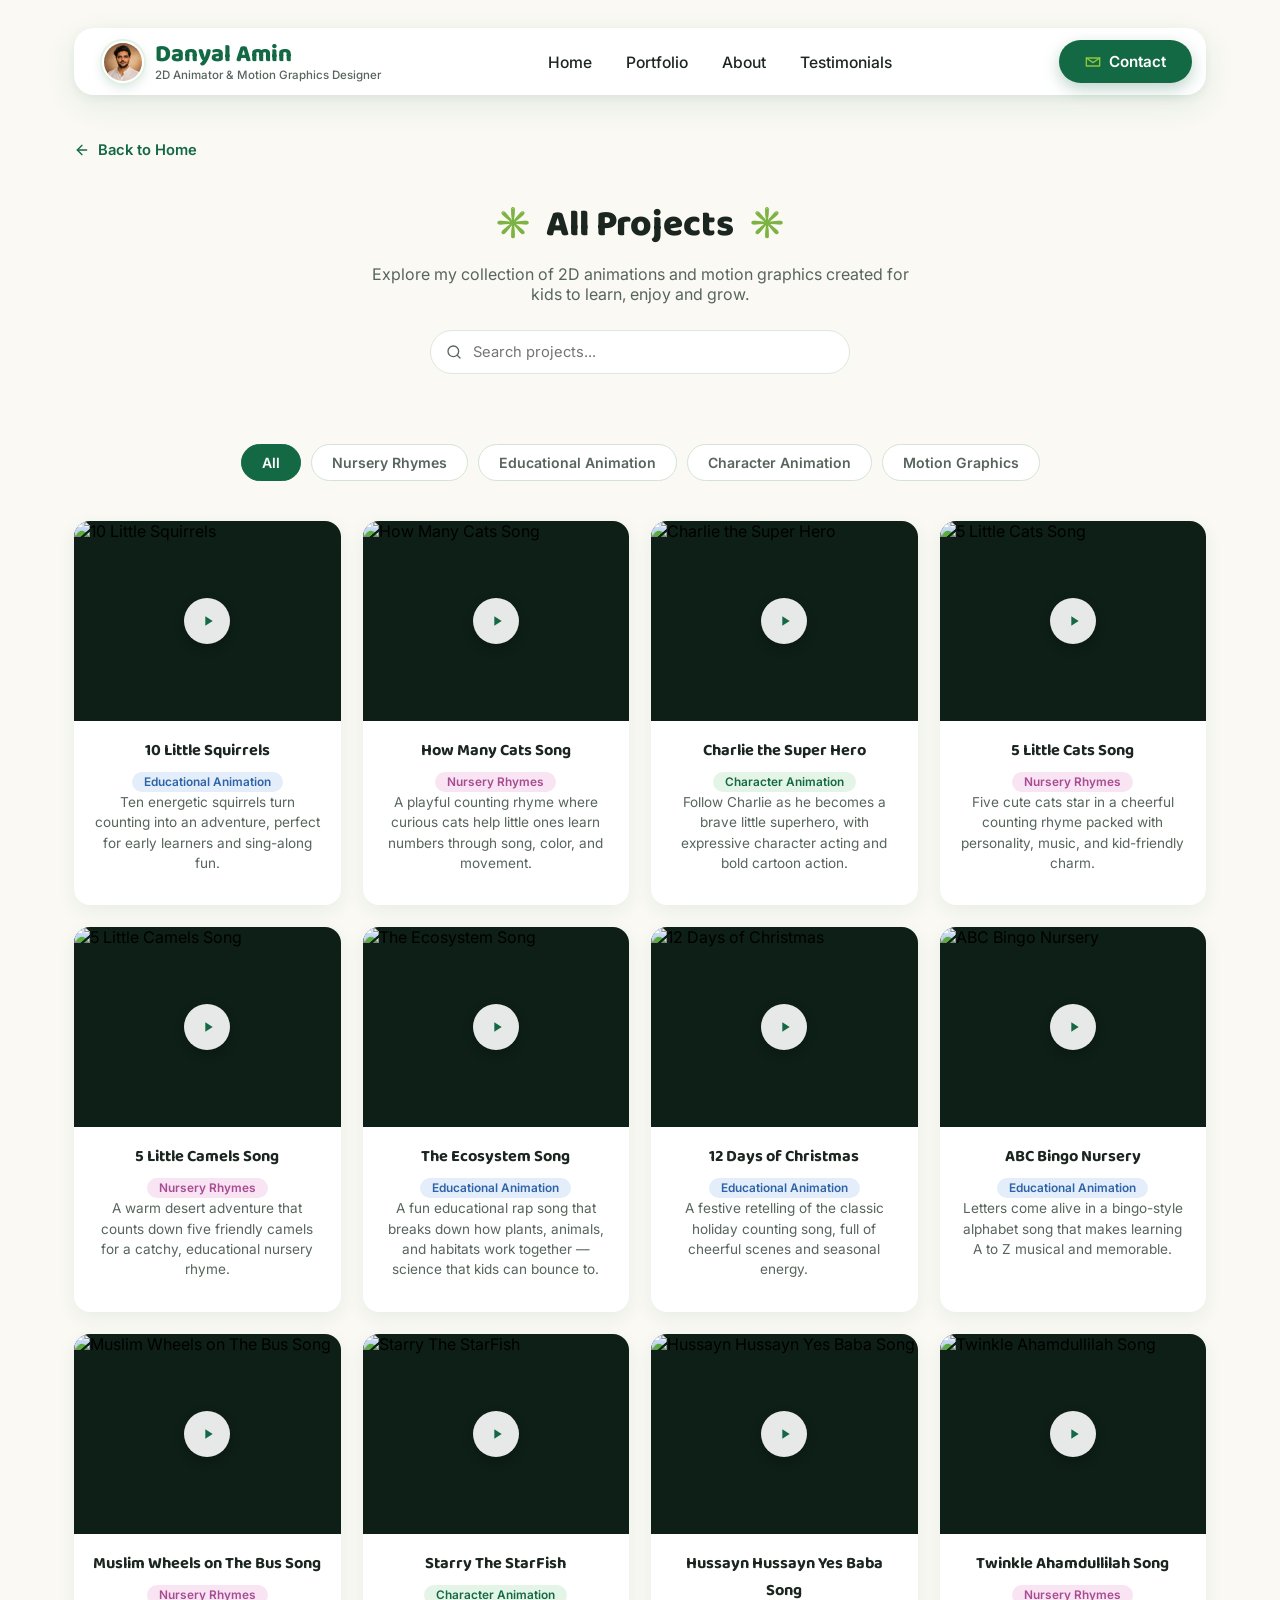
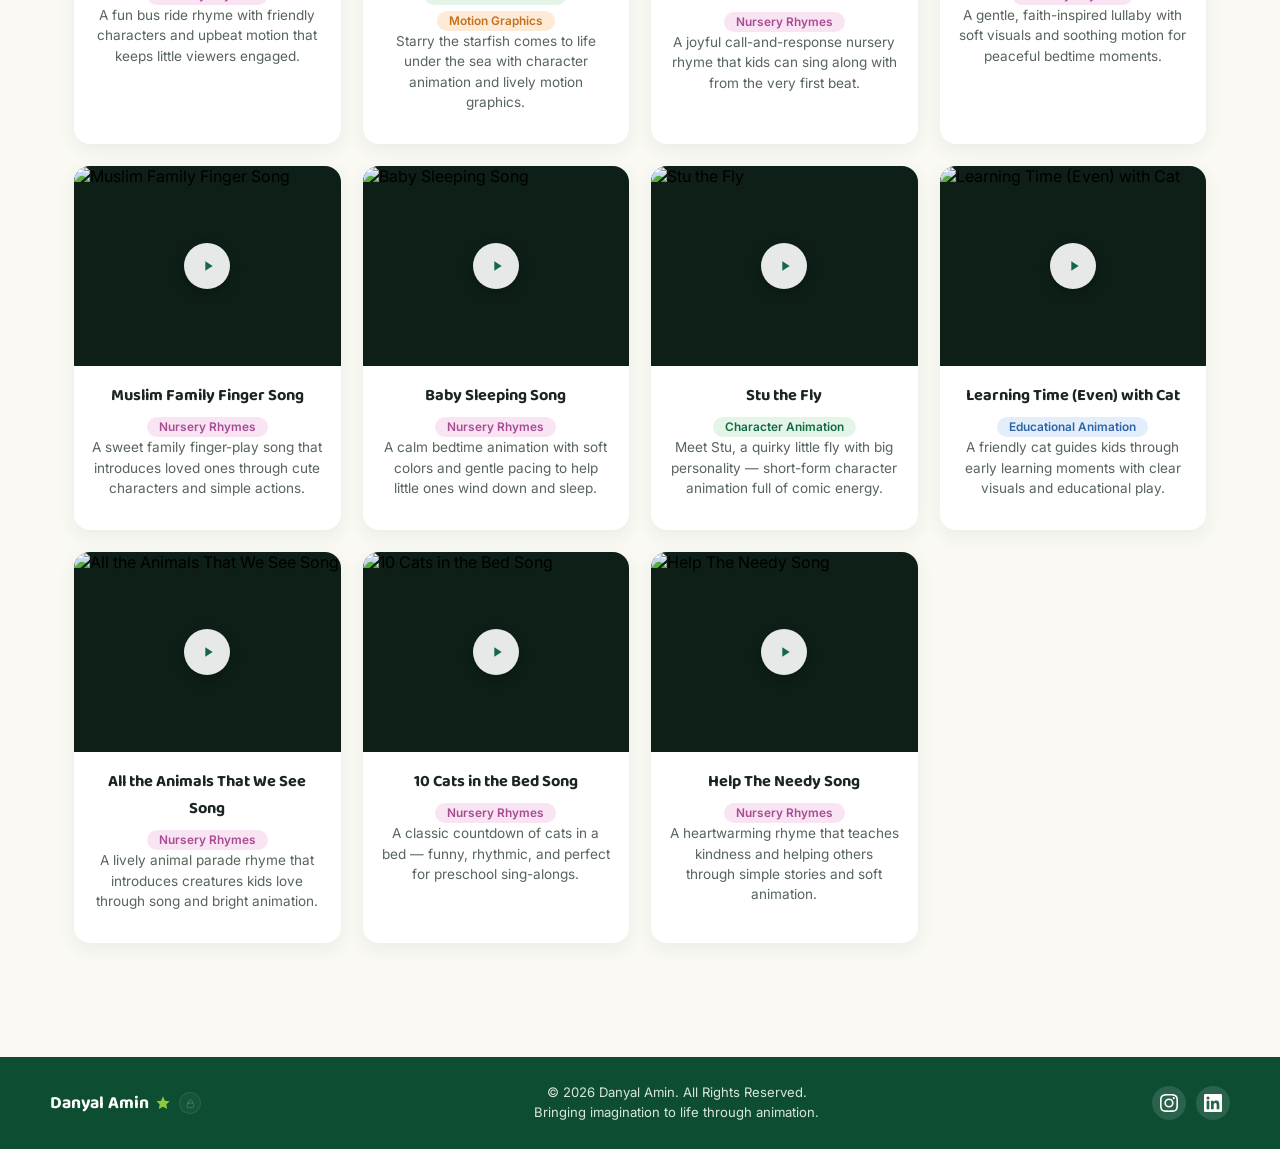
==== commit a924e4fd: "Fix favicon for Google Search results eligibility. Use correct square sizes (>=48px), root-absolute " ====
--- a/pages/all-projects/index.html
+++ b/pages/all-projects/index.html
@@ -3,6 +3,17 @@
 <head>
 <meta charset="UTF-8">
 <meta name="viewport" content="width=device-width, initial-scale=1.0">
+<script>
+/* Clean URL: .../index.html → .../  (e.g. /pages/all-projects/index.html → /pages/all-projects/) */
+(function () {
+  var path = location.pathname || '';
+  if (/\/index\.html$/i.test(path)) {
+    var clean = path.replace(/\/index\.html$/i, '/');
+    if (!clean) clean = '/';
+    location.replace(clean + location.search + location.hash);
+  }
+})();
+</script>
 <title>All Projects — Danyal Amin | 2D Animator &amp; Motion Designer</title>
 <meta name="description" content="Browse the full portfolio of Danyal Amin — 2D character animation, explainer videos, motion graphics, nursery rhymes, and educational animations.">
 <meta name="author" content="Danyal Amin">
@@ -23,10 +34,13 @@
 <meta name="twitter:description" content="Browse the full portfolio of Danyal Amin — 2D character animation, explainer videos, motion graphics, and educational animations.">
 <meta name="twitter:image" content="https://i.vimeocdn.com/video/2175287645-a6d733cb48f63ca5a149d0e72f6c76d924be79cdfd528607946858ac6c5b8b12-d_1280">
 
-<link rel="icon" href="../../favicon.png" type="image/png" sizes="32x32">
-<link rel="icon" href="../../Assets/favicon.png" type="image/png" sizes="64x64">
-<link rel="shortcut icon" href="../../favicon.png" type="image/png">
-<link rel="apple-touch-icon" href="../../Assets/favicon.png">
+<!-- Favicons sized for Google Search (recommend ≥48×48, square, stable URL) -->
+<link rel="icon" href="/favicon.ico" sizes="48x48">
+<link rel="icon" href="/favicon-48x48.png" type="image/png" sizes="48x48">
+<link rel="icon" href="/favicon-96x96.png" type="image/png" sizes="96x96">
+<link rel="icon" href="/favicon-192x192.png" type="image/png" sizes="192x192">
+<link rel="shortcut icon" href="/favicon.png" type="image/png">
+<link rel="apple-touch-icon" href="/apple-touch-icon.png" sizes="180x180">
 <link rel="preconnect" href="https://fonts.googleapis.com">
 <link rel="preconnect" href="https://fonts.gstatic.com" crossorigin>
 <link href="https://fonts.googleapis.com/css2?family=Baloo+2:wght@600;700;800&family=Inter:wght@400;500;600;700&display=swap" rel="stylesheet">
